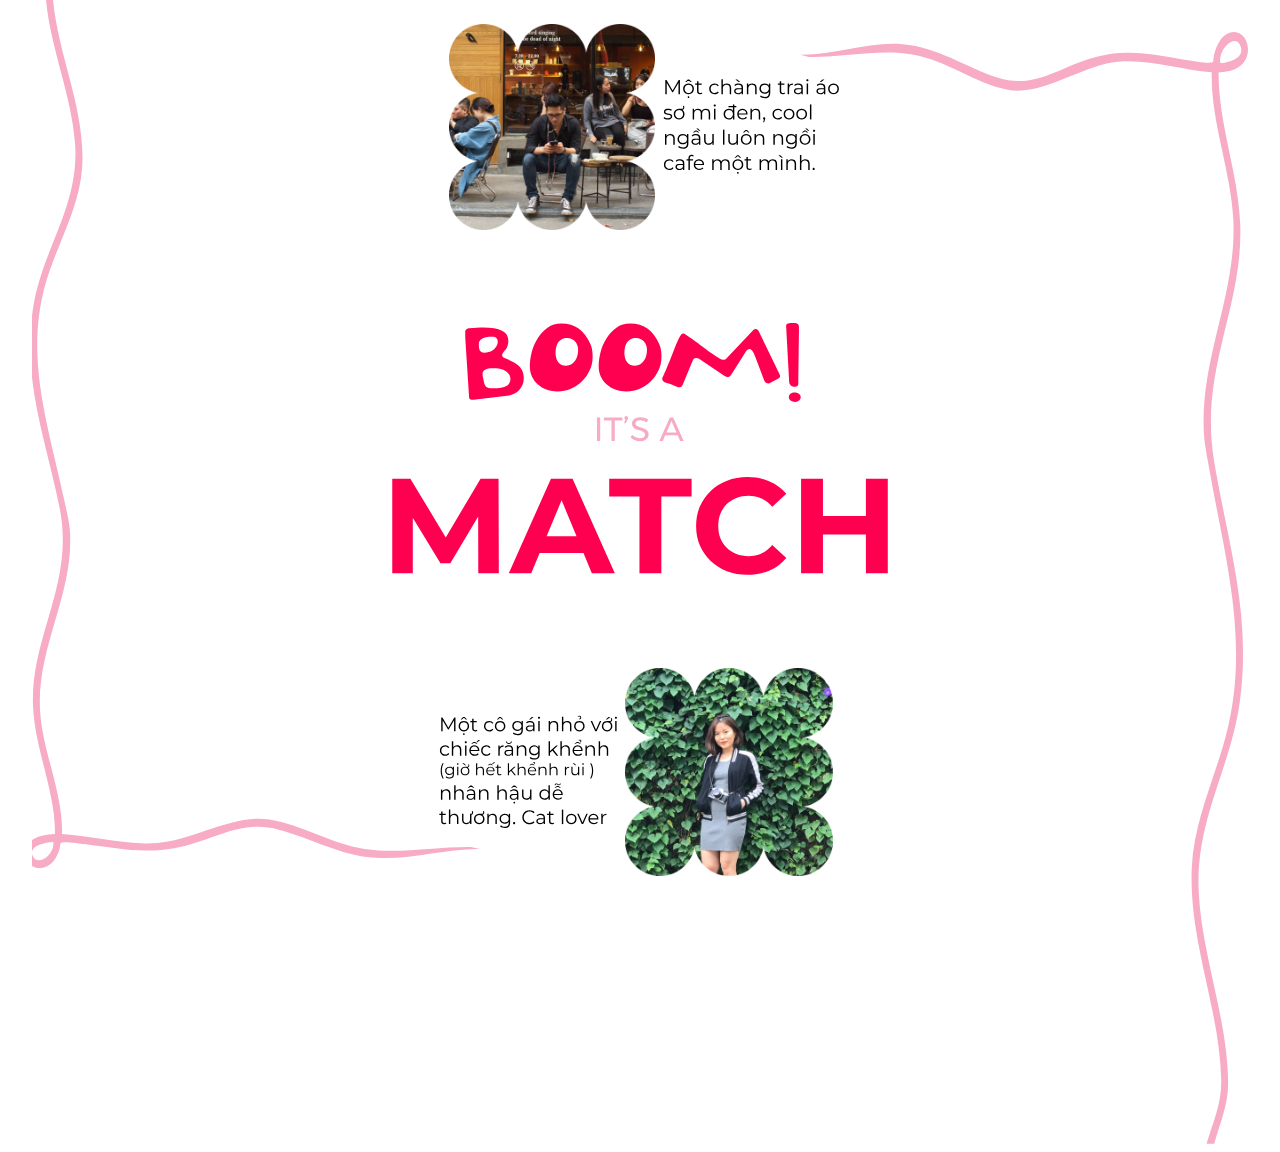
==== match/index.html @ 01457c2c "init" ====
<!DOCTYPE html>
<html lang="en">
<head>
    <meta charset="UTF-8">
    <meta name="viewport" content="width=device-width, initial-scale=1.0">
    <link rel="stylesheet" href="index.css">
    <title>img 1</title>
</head>
<body>

    <div class="match">
        <img src="../assets/images/right_corner.svg" class="b corner-r">
        <img src="../assets/images/left_corner.svg" class="b corner-l">
        <div class="row">
            <img src="../assets/images/B1.png" class="b">
            <img src="../assets/images/B1_D.svg" class="desc">
        </div>
        <div class="row boom">
            <img class="boom-image" src="../assets/images/boom.svg">
        </div>
        <div class="row">
            <img src="../assets/images/B2_D.svg" class="desc">
            <img src="../assets/images/B2.png" class="b">
        </div>
        <div class="row">
            
        </div>

        <!-- <img src="../assets/images/left_corner.svg" class="b corner-l">
        <img src="../assets/images/right_corner.svg" class="b corner-r">
        <div class="top">
            <img src="../assets/images/B1.png" class="b">
            <img src="../assets/images/B1_D.svg" class="desc">
        </div>
        <div class="bottom">
            <img src="../assets/images/B2_D.svg" class="desc">
            <img src="../assets/images/B2.png" class="b">
        </div> -->
    </div>
    

</body>
</html>
---- match/index.css ----
img {
    width: 100%; height: 100%; object-fit: cover;
}

body, html {
    margin: 0;
    padding: 0;
    width: 100%;
    overflow: hidden;
    height: 100%;
}

.b {
    width: 35%;
    height: auto;
    padding: 8px;
}

/* .b1 {
    position: absolute;
    top: 32px;
    left: 32px;
} */

.b2 {
    position: absolute;
    right: 32px;
    bottom: 32px;
}

.corner-l {
    position: absolute;
    left: 24px;
    bottom: 24px;
}

.corner-r {
    position: absolute;
    top: 24px;
    right: 24px;
}

.top {
    position: absolute;
    top: 32px;
    width: 100%;
    height: auto;
    left: 32px;
    display: flex;
    align-items: center;
}

.bottom {
    position: absolute;
    bottom: 32px;
    width: 100%;
    height: auto;
    right: 32px;
    text-align: right;
    display: flex;
    align-items: center;
    justify-content: flex-end;
}

.desc {
    width: 30%;
    height: auto;
}

.match {
    display: flex;
    justify-content: space-between;
    align-items: center;
    flex-direction: column;
    height:100%;
    padding: 16px;
    box-sizing: border-box
}

.row {
    display: flex;
    flex-direction: 'column';
    justify-content: center;
    align-items: center;
    box-sizing: border-box
}

.boom {
    flex-grow: 1;
}

.boom-image {
    object-fit: contain;
    width: 60%;
    box-sizing: border-box
}
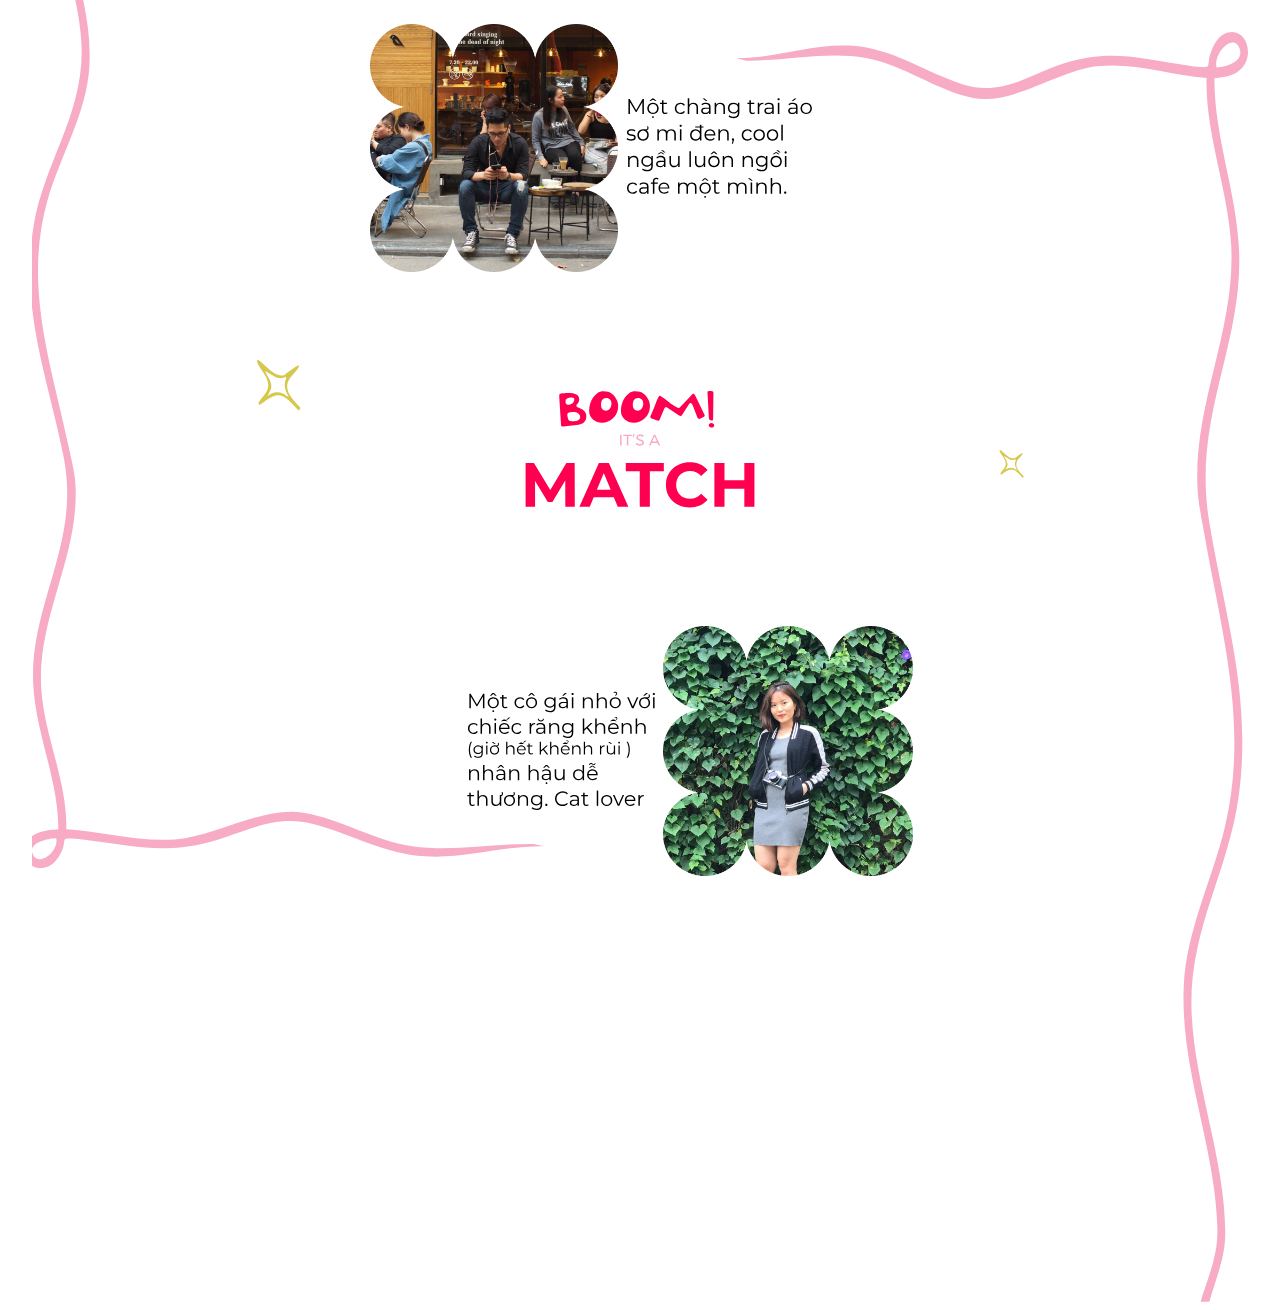
==== commit 0e8d3939: "add animations" ====
--- a/match/index.html
+++ b/match/index.html
@@ -1,43 +1,35 @@
 <!DOCTYPE html>
 <html lang="en">
+
 <head>
     <meta charset="UTF-8">
     <meta name="viewport" content="width=device-width, initial-scale=1.0">
     <link rel="stylesheet" href="index.css">
     <title>img 1</title>
 </head>
+
 <body>
-
     <div class="match">
         <img src="../assets/images/right_corner.svg" class="b corner-r">
         <img src="../assets/images/left_corner.svg" class="b corner-l">
-        <div class="row">
-            <img src="../assets/images/B1.png" class="b">
+
+        <img src="../assets/images/yellow_star.svg" class="star-1">
+        <img src="../assets/images/yellow_star.svg" class="star-2">
+
+        <div class="row" style="justify-content: flex-start;">
+            <img src="../assets/images/B1.png" class="b" style="margin-left: 32px;">
             <img src="../assets/images/B1_D.svg" class="desc">
         </div>
         <div class="row boom">
             <img class="boom-image" src="../assets/images/boom.svg">
         </div>
-        <div class="row">
+        <div class="row" style="justify-content: flex-end;">
             <img src="../assets/images/B2_D.svg" class="desc">
-            <img src="../assets/images/B2.png" class="b">
+            <img src="../assets/images/B2.png" class="b" style="margin-right: 32px;">
         </div>
         <div class="row">
-            
         </div>
+    </div>
+</body>
 
-        <!-- <img src="../assets/images/left_corner.svg" class="b corner-l">
-        <img src="../assets/images/right_corner.svg" class="b corner-r">
-        <div class="top">
-            <img src="../assets/images/B1.png" class="b">
-            <img src="../assets/images/B1_D.svg" class="desc">
-        </div>
-        <div class="bottom">
-            <img src="../assets/images/B2_D.svg" class="desc">
-            <img src="../assets/images/B2.png" class="b">
-        </div> -->
-    </div>
-    
-
-</body>
-</html>
+</html>
--- a/match/index.css
+++ b/match/index.css
@@ -1,8 +1,11 @@
 img {
-    width: 100%; height: 100%; object-fit: cover;
+    width: 100%;
+    height: 100%;
+    object-fit: cover;
 }
 
-body, html {
+body,
+html {
     margin: 0;
     padding: 0;
     width: 100%;
@@ -11,7 +14,7 @@
 }
 
 .b {
-    width: 35%;
+    width: 40%;
     height: auto;
     padding: 8px;
 }
@@ -72,7 +75,7 @@
     justify-content: space-between;
     align-items: center;
     flex-direction: column;
-    height:100%;
+    height: 100%;
     padding: 16px;
     box-sizing: border-box
 }
@@ -91,6 +94,44 @@
 
 .boom-image {
     object-fit: contain;
-    width: 60%;
+    width: 230px;
     box-sizing: border-box
+}
+
+.star-1 {
+    width: 45px;
+    object-fit: contain;
+    position: absolute;
+    top: 40%;
+    left: 20%;
+    height: auto;
+    animation: zoomInOut 1s ease-in-out infinite;
+}
+
+.star-2 {
+    width: 25px;
+    object-fit: contain;
+    position: absolute;
+    top: 50%;
+    right: 20%;
+    height: auto;
+    animation: zoomInOut 1s ease-in-out infinite;
+    transform-origin: center center;
+    animation-delay: 0.5s;
+}
+
+@keyframes zoomInOut {
+    0% {
+        transform: scale(1);
+    }
+
+    50% {
+        transform: scale(1.6);
+        /* phóng to */
+    }
+
+    100% {
+        transform: scale(1);
+        /* thu nhỏ lại */
+    }
 }
